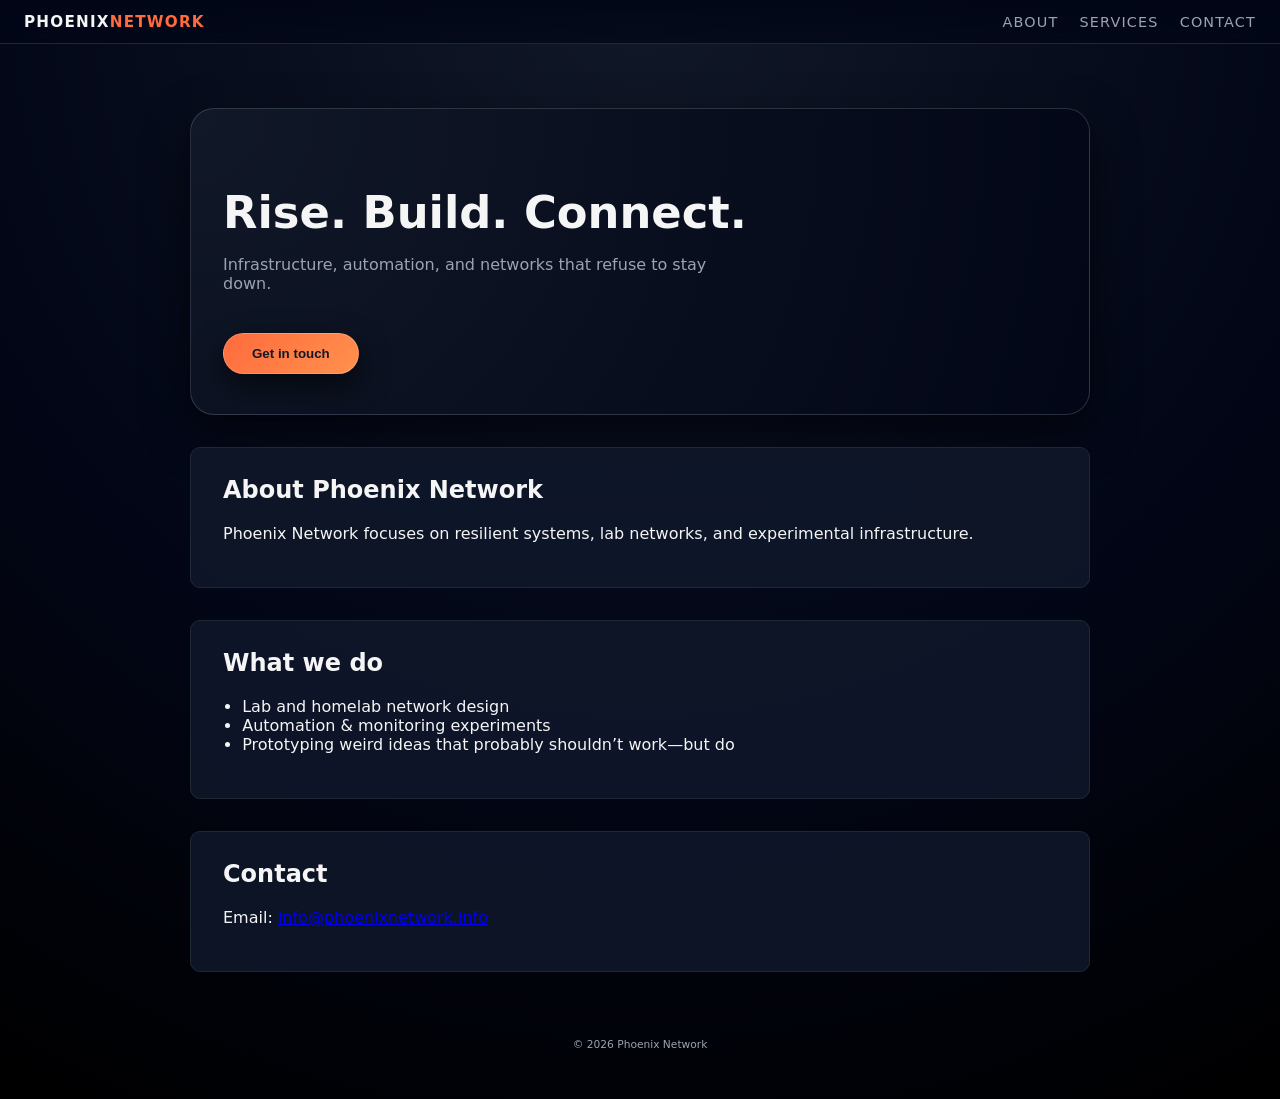
==== index.html @ 7d984bc8 "Initial Phoenix Network site" ====
<!DOCTYPE html>
<html lang="en">
<head>
  <meta charset="UTF-8" />
  <title>Phoenix Network</title>
  <meta name="viewport" content="width=device-width, initial-scale=1" />
  <link rel="stylesheet" href="style.css" />
</head>
<body>
  <header class="site-header">
    <div class="logo">Phoenix<span>Network</span></div>
    <nav class="nav">
      <a href="#about">About</a>
      <a href="#services">Services</a>
      <a href="#contact">Contact</a>
    </nav>
  </header>

  <main>
    <section class="hero">
      <h1>Rise. Build. Connect.</h1>
      <p>Infrastructure, automation, and networks that refuse to stay down.</p>
      <button id="cta-btn">Get in touch</button>
    </section>

    <section id="about" class="panel">
      <h2>About Phoenix Network</h2>
      <p>
        Phoenix Network focuses on resilient systems, lab networks, and experimental infrastructure.
      </p>
    </section>

    <section id="services" class="panel">
      <h2>What we do</h2>
      <ul>
        <li>Lab and homelab network design</li>
        <li>Automation & monitoring experiments</li>
        <li>Prototyping weird ideas that probably shouldn’t work—but do</li>
      </ul>
    </section>

    <section id="contact" class="panel">
      <h2>Contact</h2>
      <p>Email: <a href="mailto:info@phoenixnetwork.info">info@phoenixnetwork.info</a></p>
    </section>
  </main>

  <footer class="site-footer">
    <small>© <span id="year"></span> Phoenix Network</small>
  </footer>

  <script src="script.js"></script>
</body>
</html>
---- style.css ----
:root {
  --bg: #05060a;
  --bg-alt: #0c0f18;
  --accent: #ff6b3d;
  --accent-soft: #ffb199;
  --text: #f5f5f5;
  --muted: #9ca3af;
  --border: #1f2933;
  --radius: 10px;
  --shadow-soft: 0 18px 45px rgba(0, 0, 0, 0.6);
  --font-main: system-ui, -apple-system, BlinkMacSystemFont, "Segoe UI", sans-serif;
}

*,
*::before,
*::after {
  box-sizing: border-box;
}

body {
  margin: 0;
  font-family: var(--font-main);
  background: radial-gradient(circle at top, #111827 0, #020617 55%, #000 100%);
  color: var(--text);
  min-height: 100vh;
}

.site-header {
  position: sticky;
  top: 0;
  z-index: 10;
  display: flex;
  align-items: center;
  justify-content: space-between;
  padding: 0.75rem 1.5rem;
  background: linear-gradient(to bottom, rgba(2, 6, 23, 0.95), rgba(2, 6, 23, 0.7));
  backdrop-filter: blur(16px);
  border-bottom: 1px solid rgba(148, 163, 184, 0.2);
}

.logo {
  font-weight: 700;
  letter-spacing: 0.08em;
  text-transform: uppercase;
  font-size: 0.95rem;
}

.logo span {
  color: var(--accent);
}

.nav a {
  margin-left: 1rem;
  text-decoration: none;
  color: var(--muted);
  font-size: 0.9rem;
  text-transform: uppercase;
  letter-spacing: 0.08em;
}

.nav a:hover {
  color: var(--accent-soft);
}

.hero {
  max-width: 900px;
  margin: 4rem auto 2rem;
  padding: 2.5rem 2rem;
  background: radial-gradient(circle at top left, #111827, #020617);
  border-radius: 24px;
  box-shadow: var(--shadow-soft);
  border: 1px solid rgba(148, 163, 184, 0.25);
}

.hero h1 {
  font-size: 2.8rem;
  margin-bottom: 0.5rem;
}

.hero p {
  color: var(--muted);
  max-width: 32rem;
}

#cta-btn {
  margin-top: 1.5rem;
  padding: 0.75rem 1.75rem;
  border-radius: 999px;
  border: 1px solid rgba(248, 250, 252, 0.2);
  background: linear-gradient(135deg, var(--accent), #ff914d);
  color: #111827;
  font-weight: 600;
  cursor: pointer;
  box-shadow: 0 12px 30px rgba(0, 0, 0, 0.6);
}

#cta-btn:hover {
  filter: brightness(1.05);
  transform: translateY(-1px);
}

.panel {
  max-width: 900px;
  margin: 2rem auto;
  padding: 1.75rem 2rem;
  background: rgba(15, 23, 42, 0.9);
  border-radius: var(--radius);
  border: 1px solid var(--border);
}

.panel h2 {
  margin-top: 0;
}

.panel ul {
  padding-left: 1.2rem;
}

.site-footer {
  text-align: center;
  padding: 2rem 1rem 3rem;
  color: var(--muted);
  font-size: 0.8rem;
}
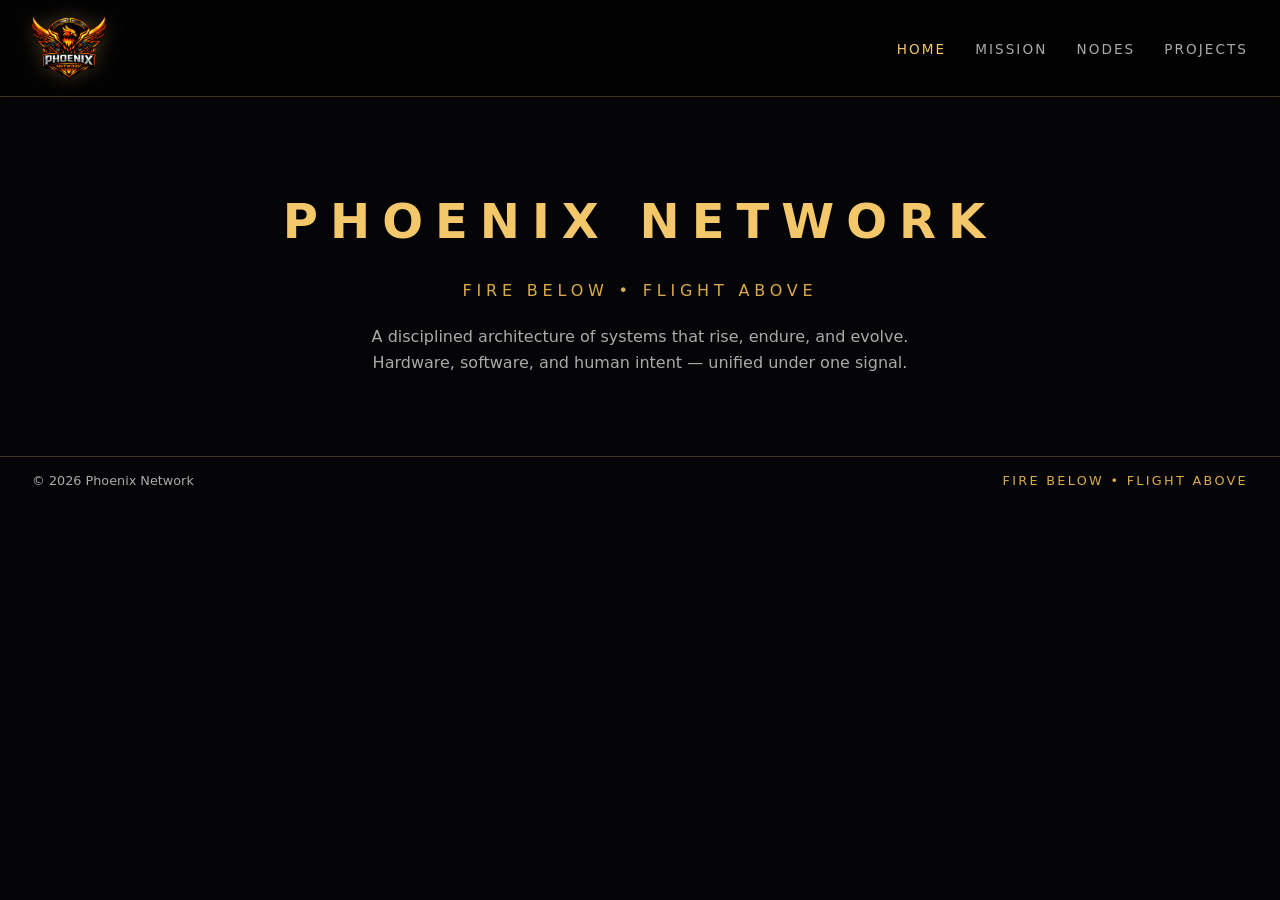
==== commit f6baa0ef: "Initial design" ====
--- a/index.html
+++ b/index.html
@@ -6,49 +6,35 @@
   <meta name="viewport" content="width=device-width, initial-scale=1" />
   <link rel="stylesheet" href="style.css" />
 </head>
+
 <body>
   <header class="site-header">
-    <div class="logo">Phoenix<span>Network</span></div>
-    <nav class="nav">
-      <a href="#about">About</a>
-      <a href="#services">Services</a>
-      <a href="#contact">Contact</a>
+    <img src="logo.png" alt="Phoenix Network Logo" class="header-logo" />
+    <nav>
+      <a href="index.html" class="active">Home</a>
+      <a href="mission.html">Mission</a>
+      <a href="nodes.html">Nodes</a>
+      <a href="projects.html">Projects</a>
     </nav>
   </header>
 
-  <main>
-    <section class="hero">
-      <h1>Rise. Build. Connect.</h1>
-      <p>Infrastructure, automation, and networks that refuse to stay down.</p>
-      <button id="cta-btn">Get in touch</button>
-    </section>
+  <main class="hero">
+    <h1 class="hero-title">PHOENIX NETWORK</h1>
+    <p class="hero-motto">FIRE BELOW • FLIGHT ABOVE</p>
 
-    <section id="about" class="panel">
-      <h2>About Phoenix Network</h2>
-      <p>
-        Phoenix Network focuses on resilient systems, lab networks, and experimental infrastructure.
-      </p>
-    </section>
-
-    <section id="services" class="panel">
-      <h2>What we do</h2>
-      <ul>
-        <li>Lab and homelab network design</li>
-        <li>Automation & monitoring experiments</li>
-        <li>Prototyping weird ideas that probably shouldn’t work—but do</li>
-      </ul>
-    </section>
-
-    <section id="contact" class="panel">
-      <h2>Contact</h2>
-      <p>Email: <a href="mailto:info@phoenixnetwork.info">info@phoenixnetwork.info</a></p>
-    </section>
+    <p class="hero-desc">
+      A disciplined architecture of systems that rise, endure, and evolve.
+      Hardware, software, and human intent — unified under one signal.
+    </p>
   </main>
 
   <footer class="site-footer">
-    <small>© <span id="year"></span> Phoenix Network</small>
+    <span>© <span id="year"></span> Phoenix Network</span>
+    <span class="footer-motto">FIRE BELOW • FLIGHT ABOVE</span>
   </footer>
 
-  <script src="script.js"></script>
+  <script>
+    document.getElementById("year").textContent = new Date().getFullYear();
+  </script>
 </body>
 </html>
--- a/style.css
+++ b/style.css
@@ -1,124 +1,179 @@
 :root {
-  --bg: #05060a;
-  --bg-alt: #0c0f18;
-  --accent: #ff6b3d;
-  --accent-soft: #ffb199;
-  --text: #f5f5f5;
-  --muted: #9ca3af;
-  --border: #1f2933;
-  --radius: 10px;
-  --shadow-soft: 0 18px 45px rgba(0, 0, 0, 0.6);
-  --font-main: system-ui, -apple-system, BlinkMacSystemFont, "Segoe UI", sans-serif;
-}
-
-*,
-*::before,
-*::after {
-  box-sizing: border-box;
+  --bg: #050507;
+  --gold: #f4c76a;
+  --gold-soft: #d9aa4a;
+  --text: #f7f7f7;
+  --muted: #aaaaaa;
+  --border: rgba(244, 199, 106, 0.25);
 }
 
 body {
   margin: 0;
-  font-family: var(--font-main);
-  background: radial-gradient(circle at top, #111827 0, #020617 55%, #000 100%);
+  font-family: system-ui, -apple-system, "Segoe UI", sans-serif;
+  background: #050507;
   color: var(--text);
-  min-height: 100vh;
 }
 
+/* HEADER */
+
 .site-header {
-  position: sticky;
-  top: 0;
-  z-index: 10;
   display: flex;
   align-items: center;
   justify-content: space-between;
-  padding: 0.75rem 1.5rem;
-  background: linear-gradient(to bottom, rgba(2, 6, 23, 0.95), rgba(2, 6, 23, 0.7));
-  backdrop-filter: blur(16px);
-  border-bottom: 1px solid rgba(148, 163, 184, 0.2);
+  padding: 1rem 2rem;
+  border-bottom: 1px solid var(--border);
+  background: rgba(0, 0, 0, 0.6);
+  backdrop-filter: blur(6px);
 }
 
-.logo {
-  font-weight: 700;
-  letter-spacing: 0.08em;
-  text-transform: uppercase;
-  font-size: 0.95rem;
+.header-logo {
+  height: 64px;
+  width: auto;
+  filter: drop-shadow(0 0 10px rgba(244, 199, 106, 0.25));
 }
 
-.logo span {
-  color: var(--accent);
+nav a {
+  margin-left: 1.5rem;
+  color: var(--muted);
+  text-decoration: none;
+  text-transform: uppercase;
+  letter-spacing: 0.15em;
+  font-size: 0.85rem;
 }
 
-.nav a {
-  margin-left: 1rem;
-  text-decoration: none;
-  color: var(--muted);
-  font-size: 0.9rem;
-  text-transform: uppercase;
-  letter-spacing: 0.08em;
+nav a.active,
+nav a:hover {
+  color: var(--gold);
 }
 
-.nav a:hover {
-  color: var(--accent-soft);
+/* HERO */
+
+.hero {
+  text-align: center;
+  padding: 4rem 2rem;
 }
 
-.hero {
-  max-width: 900px;
-  margin: 4rem auto 2rem;
-  padding: 2.5rem 2rem;
-  background: radial-gradient(circle at top left, #111827, #020617);
-  border-radius: 24px;
-  box-shadow: var(--shadow-soft);
-  border: 1px solid rgba(148, 163, 184, 0.25);
+.hero-title {
+  font-size: 3rem;
+  letter-spacing: 0.25em;
+  color: var(--gold);
 }
 
-.hero h1 {
-  font-size: 2.8rem;
-  margin-bottom: 0.5rem;
+.hero-motto {
+  margin-top: 0.5rem;
+  font-size: 1rem;
+  letter-spacing: 0.3em;
+  color: var(--gold-soft);
 }
 
-.hero p {
+.hero-desc {
+  margin-top: 1.5rem;
+  max-width: 600px;
+  margin-left: auto;
+  margin-right: auto;
   color: var(--muted);
-  max-width: 32rem;
+  line-height: 1.6;
 }
 
-#cta-btn {
-  margin-top: 1.5rem;
-  padding: 0.75rem 1.75rem;
-  border-radius: 999px;
-  border: 1px solid rgba(248, 250, 252, 0.2);
-  background: linear-gradient(135deg, var(--accent), #ff914d);
-  color: #111827;
-  font-weight: 600;
-  cursor: pointer;
-  box-shadow: 0 12px 30px rgba(0, 0, 0, 0.6);
+/* PAGE WRAPPER */
+
+.page-wrapper {
+  padding: 3rem 1.5rem;
+  display: flex;
+  justify-content: center;
 }
 
-#cta-btn:hover {
-  filter: brightness(1.05);
-  transform: translateY(-1px);
+/* PLAQUE */
+
+.plaque {
+  max-width: 900px;
+  background: #0b0c10;
+  border: 1px solid var(--border);
+  padding: 2.5rem;
+  border-radius: 16px;
+  box-shadow: 0 0 40px rgba(244, 199, 106, 0.08);
 }
 
-.panel {
-  max-width: 900px;
-  margin: 2rem auto;
-  padding: 1.75rem 2rem;
-  background: rgba(15, 23, 42, 0.9);
-  border-radius: var(--radius);
-  border: 1px solid var(--border);
+.plaque-header {
+  text-align: center;
+  margin-bottom: 2rem;
 }
 
-.panel h2 {
-  margin-top: 0;
+.mission-logo {
+  width: 160px;
+  height: auto;
+  margin-bottom: 1rem;
+  filter: drop-shadow(0 0 12px rgba(244, 199, 106, 0.25));
 }
 
-.panel ul {
-  padding-left: 1.2rem;
+.plaque-title {
+  font-size: 1.3rem;
+  letter-spacing: 0.25em;
+  color: var(--gold);
+  text-transform: uppercase;
 }
 
+.plaque-motto {
+  margin-top: 0.25rem;
+  font-size: 0.85rem;
+  letter-spacing: 0.28em;
+  color: var(--gold-soft);
+}
+
+.plaque-body {
+  line-height: 1.7;
+  color: var(--text);
+}
+
+.lead {
+  font-size: 1.05rem;
+  margin-bottom: 1.5rem;
+}
+
+.principles {
+  margin: 1.5rem 0;
+  border-left: 1px solid var(--border);
+  padding-left: 1rem;
+}
+
+.principle {
+  margin-bottom: 1rem;
+}
+
+.principle-title {
+  font-size: 0.9rem;
+  letter-spacing: 0.18em;
+  text-transform: uppercase;
+  color: var(--gold-soft);
+}
+
+.principle-text {
+  font-size: 0.9rem;
+  color: var(--muted);
+}
+
+.plaque-footer {
+  margin-top: 2rem;
+  text-align: center;
+  font-size: 0.8rem;
+  letter-spacing: 0.22em;
+  color: var(--gold-soft);
+  border-top: 1px solid var(--border);
+  padding-top: 1rem;
+}
+
+/* FOOTER */
+
 .site-footer {
-  text-align: center;
-  padding: 2rem 1rem 3rem;
+  padding: 1rem 2rem;
+  border-top: 1px solid var(--border);
+  display: flex;
+  justify-content: space-between;
   color: var(--muted);
   font-size: 0.8rem;
 }
+
+.footer-motto {
+  color: var(--gold-soft);
+  letter-spacing: 0.18em;
+}
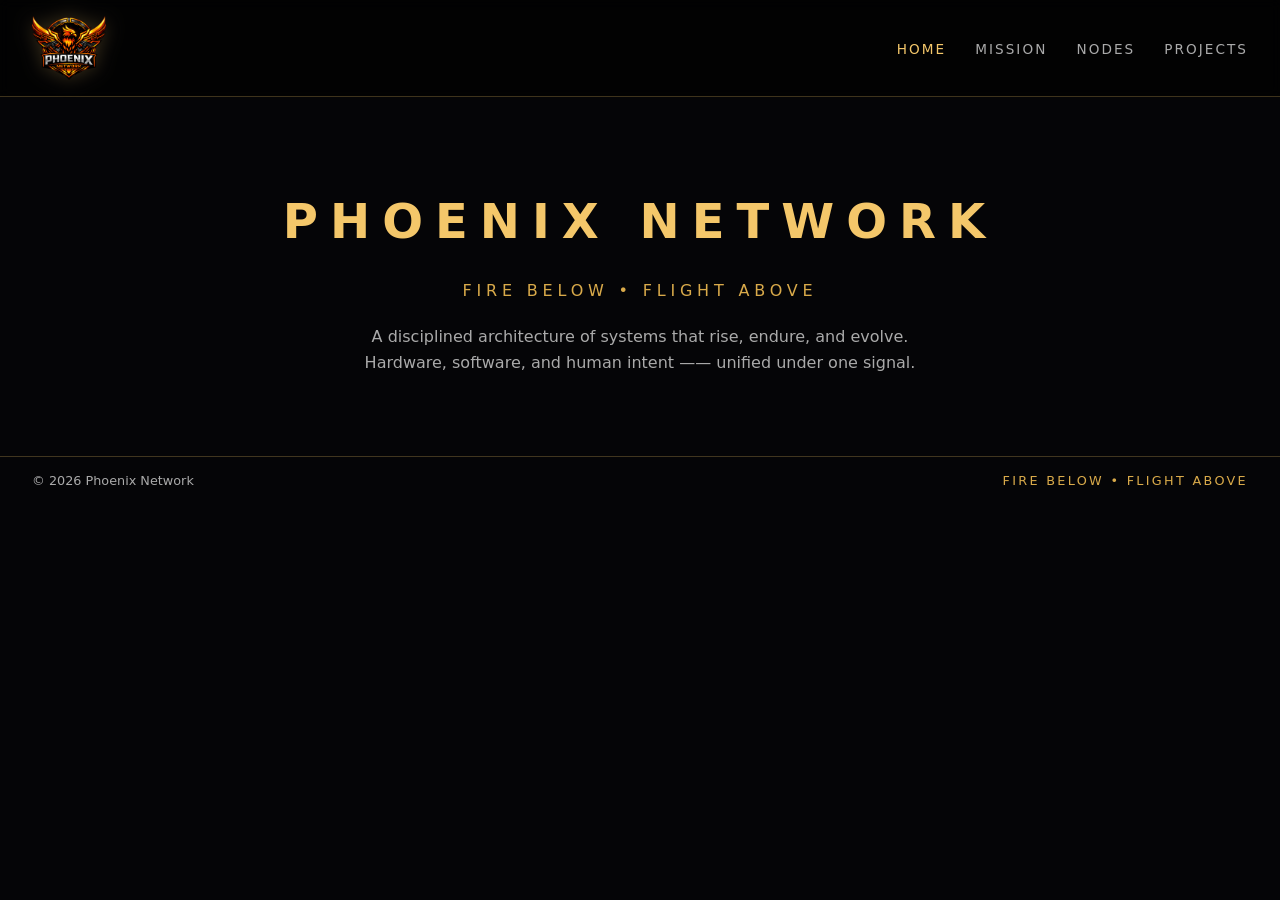
==== commit ebddcbb9: "check" ====
--- a/index.html
+++ b/index.html
@@ -24,7 +24,7 @@
 
     <p class="hero-desc">
       A disciplined architecture of systems that rise, endure, and evolve.
-      Hardware, software, and human intent — unified under one signal.
+      Hardware, software, and human intent —— unified under one signal.
     </p>
   </main>
 
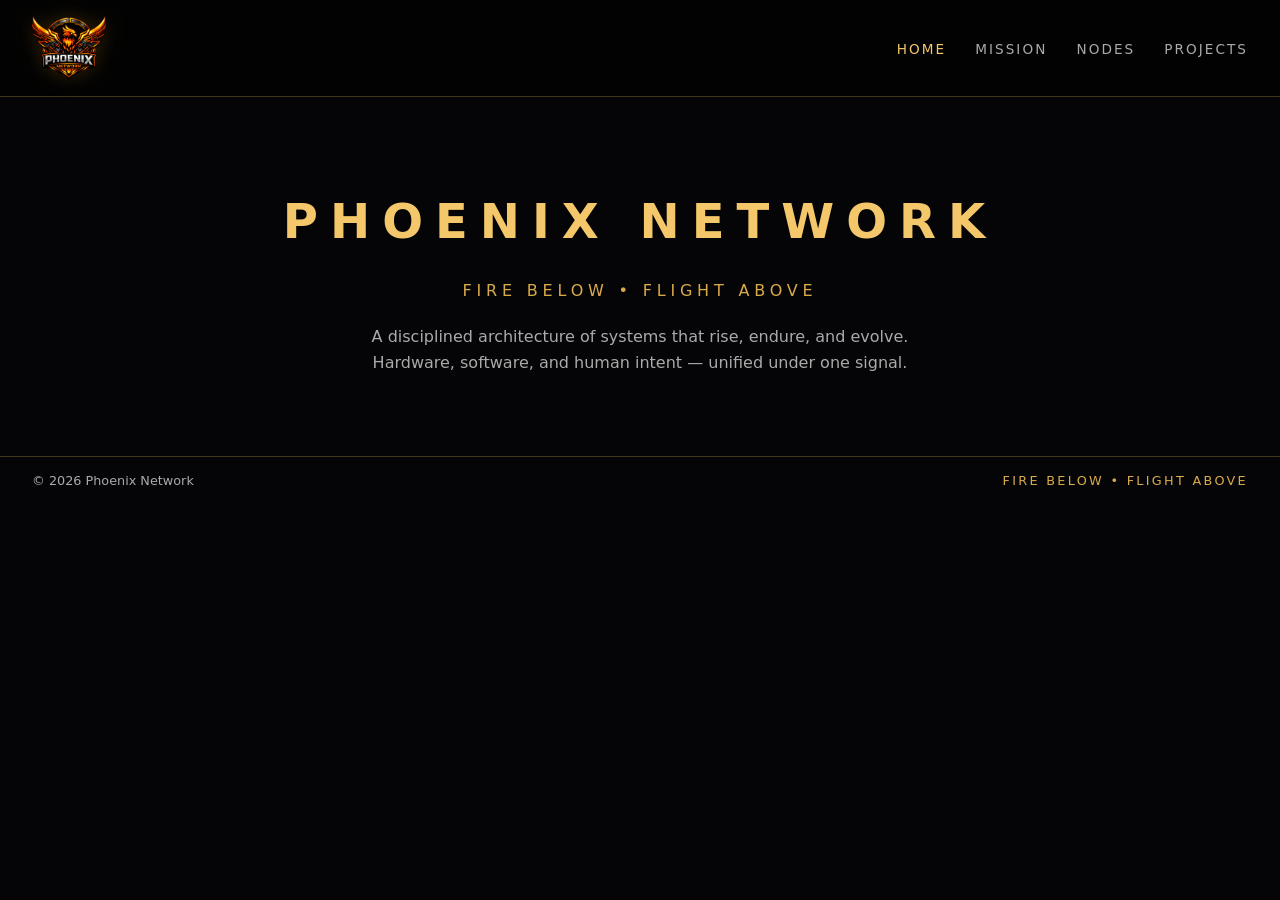
==== commit 5ef6dbab: "moving to nodes section" ====
--- a/index.html
+++ b/index.html
@@ -5,6 +5,8 @@
   <title>Phoenix Network</title>
   <meta name="viewport" content="width=device-width, initial-scale=1" />
   <link rel="stylesheet" href="style.css" />
+  <link rel="icon" href="favicon.ico">
+
 </head>
 
 <body>
@@ -24,7 +26,7 @@
 
     <p class="hero-desc">
       A disciplined architecture of systems that rise, endure, and evolve.
-      Hardware, software, and human intent —— unified under one signal.
+      Hardware, software, and human intent — unified under one signal.
     </p>
   </main>
 
--- a/style.css
+++ b/style.css
@@ -29,7 +29,7 @@
 .header-logo {
   height: 64px;
   width: auto;
-  filter: drop-shadow(0 0 10px rgba(244, 199, 106, 0.25));
+  filter: drop-shadow(0 0 10px rgba(196, 135, 14, 0.25));
 }
 
 nav a {
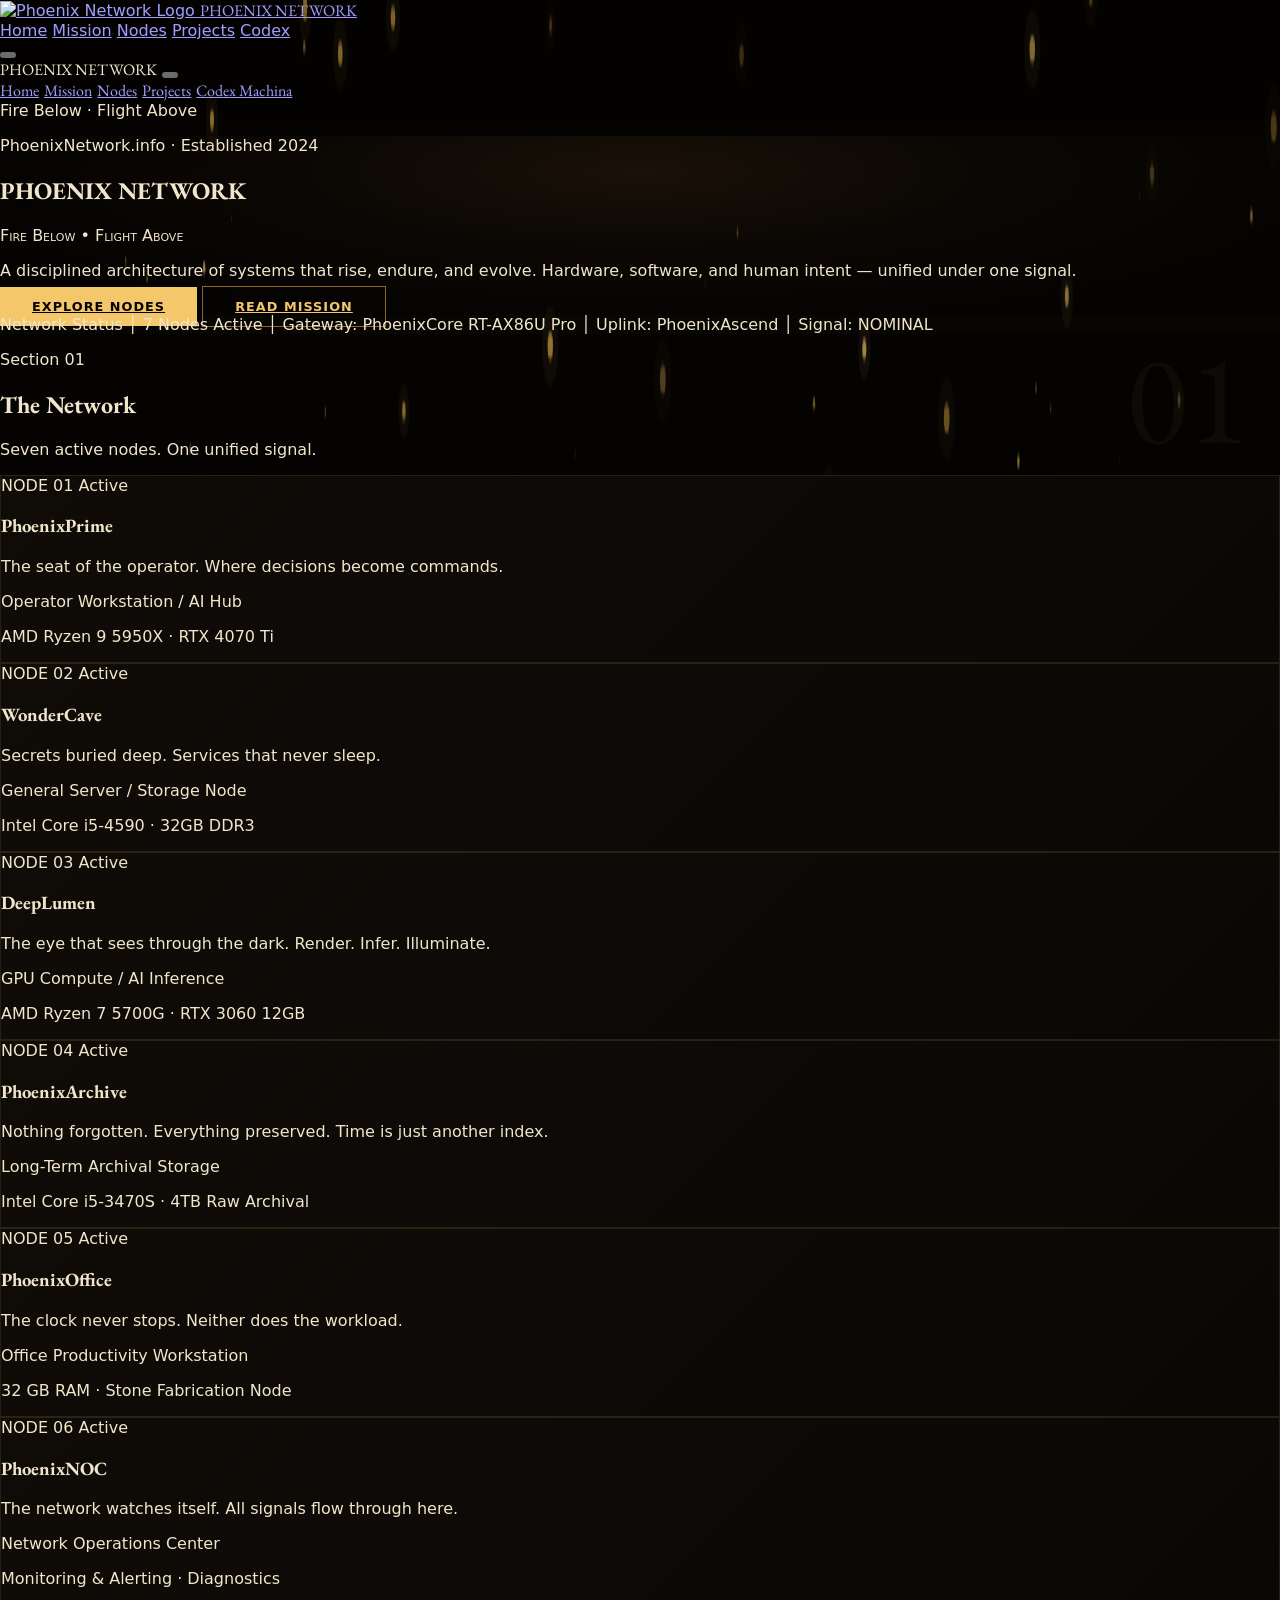
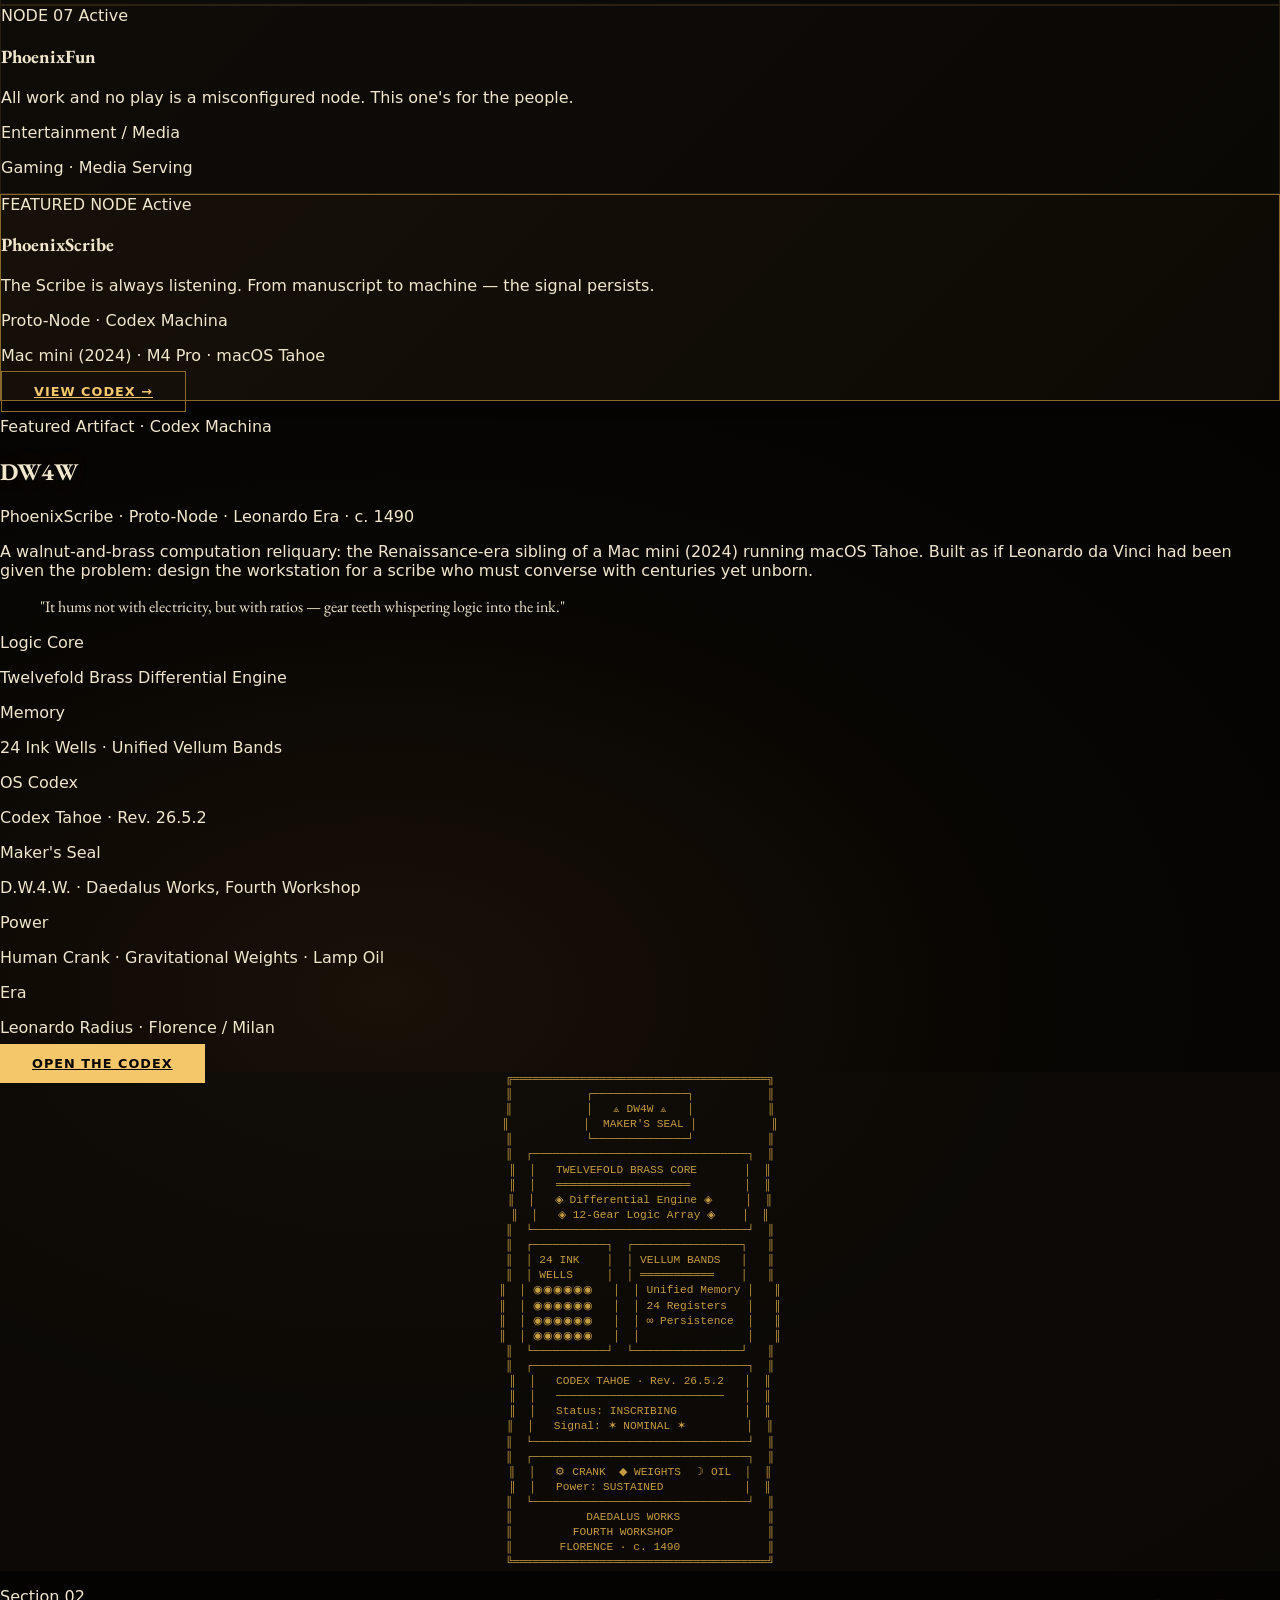
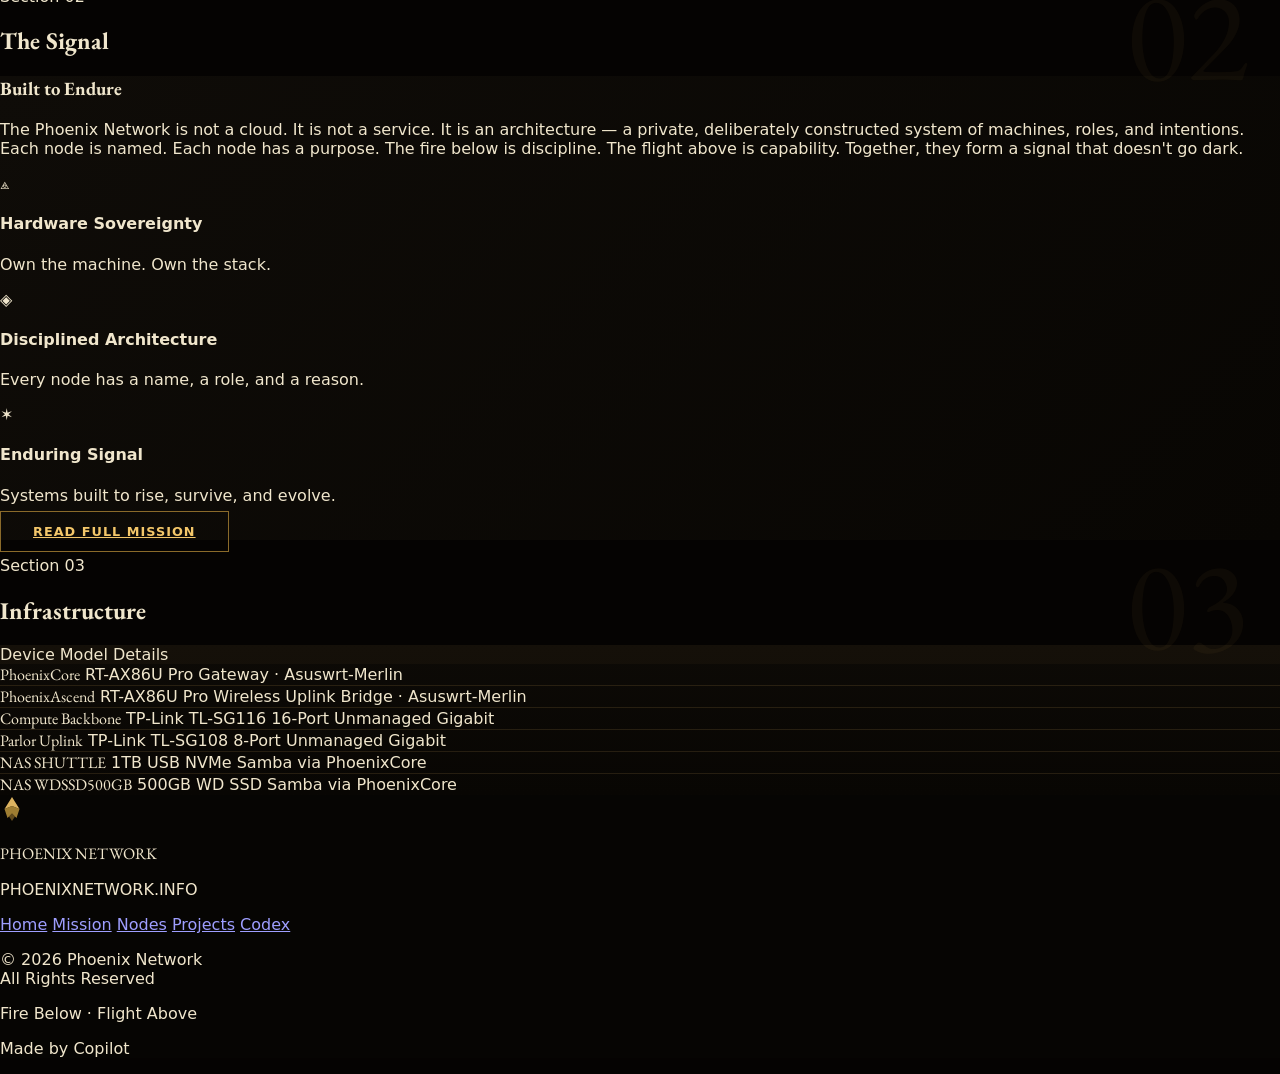
==== commit 68ca2404: "redesign" ====
--- a/index.html
+++ b/index.html
@@ -2,41 +2,833 @@
 <html lang="en">
 <head>
   <meta charset="UTF-8" />
-  <title>Phoenix Network</title>
-  <meta name="viewport" content="width=device-width, initial-scale=1" />
-  <link rel="stylesheet" href="style.css" />
-  <link rel="icon" href="favicon.ico">
-
+  <meta name="viewport" content="width=device-width, initial-scale=1.0" />
+  <meta name="color-scheme" content="dark" />
+  <title>PhoenixNetwork.info Homepage</title>
+  <script src="https://cdn.tailwindcss.com"></script>
+  <script src="https://unpkg.com/lucide@latest" defer></script>
+  <link rel="preconnect" href="https://fonts.googleapis.com">
+  <link rel="preconnect" href="https://fonts.gstatic.com" crossorigin>
+  <link href="https://fonts.googleapis.com/css2?family=EB+Garamond:ital,wght@0,400;0,500;0,600;0,700;1,400;1,500&display=swap" rel="stylesheet">
+  <script>
+    tailwind.config = {
+      theme: {
+        extend: {
+          colors: {
+            bg: '#050302',
+            'bg-mid': '#0f0c08',
+            'bg-warm': '#1a1108',
+            gold: '#F4C76A',
+            'gold-soft': '#c49b3f',
+            'gold-dim': '#8a6a2a',
+            text: '#f0e6cc',
+            muted: '#a89070',
+            border: 'rgba(244,199,106,0.12)',
+            green: '#3eca6e',
+          },
+          fontFamily: {
+            display: ['"EB Garamond"', 'Georgia', 'serif'],
+            body: ['system-ui', '-apple-system', 'sans-serif'],
+            mono: ['ui-monospace', 'SFMono-Regular', 'monospace'],
+          },
+        },
+      },
+    };
+  </script>
+  <style>
+    :root {
+      --bg: #050302;
+      --bg-mid: #0f0c08;
+      --bg-warm: #1a1108;
+      --gold: #F4C76A;
+      --gold-soft: #c49b3f;
+      --gold-dim: #8a6a2a;
+      --text: #f0e6cc;
+      --muted: #a89070;
+      --border: rgba(244,199,106,0.12);
+      --green: #3eca6e;
+    }
+
+    html { scroll-behavior: smooth; }
+
+    body {
+      background: var(--bg);
+      color: var(--text);
+      font-family: system-ui, -apple-system, sans-serif;
+      margin: 0;
+      overflow-x: hidden;
+    }
+
+    .font-display {
+      font-family: 'EB Garamond', Georgia, serif;
+    }
+
+    /* Pulsing green dot */
+    @keyframes pulse-dot {
+      0%, 100% { transform: scale(1); opacity: 1; }
+      50% { transform: scale(1.6); opacity: 0.5; }
+    }
+    .pulse-dot {
+      animation: pulse-dot 2s ease-in-out infinite;
+    }
+
+    /* Gold glow on hover */
+    .node-card {
+      transition: transform 0.3s ease, box-shadow 0.3s ease, border-color 0.3s ease;
+      border: 1px solid var(--border);
+    }
+    .node-card:hover {
+      transform: translateY(-4px);
+      box-shadow: 0 8px 32px rgba(244,199,106,0.15), 0 0 0 1px rgba(244,199,106,0.25);
+      border-color: var(--gold-dim);
+    }
+
+    /* Fade-in on scroll */
+    .fade-in-section {
+      opacity: 0;
+      transform: translateY(28px);
+      transition: opacity 0.7s ease-out, transform 0.7s ease-out;
+    }
+    .fade-in-section.is-visible {
+      opacity: 1;
+      transform: translateY(0);
+    }
+
+    /* Scanline texture */
+    .scanline-bg {
+      background-image: repeating-linear-gradient(
+        0deg,
+        transparent,
+        transparent 2px,
+        rgba(244,199,106,0.02) 2px,
+        rgba(244,199,106,0.02) 4px
+      );
+    }
+
+    /* Chevron bounce */
+    @keyframes bounce-down {
+      0%, 100% { transform: translateY(0); }
+      50% { transform: translateY(8px); }
+    }
+    .bounce-chevron {
+      animation: bounce-down 2.5s ease-in-out infinite;
+    }
+
+    /* Sticky header */
+    #site-header-hdr0 {
+      backdrop-filter: blur(12px);
+      -webkit-backdrop-filter: blur(12px);
+    }
+
+    /* Section watermark */
+    .section-number {
+      font-size: 8rem;
+      line-height: 1;
+      color: rgba(244,199,106,0.04);
+      font-family: 'EB Garamond', Georgia, serif;
+      position: absolute;
+      top: -1rem;
+      right: 2rem;
+      pointer-events: none;
+      user-select: none;
+    }
+
+    @media (max-width: 767px) {
+      .section-number {
+        font-size: 5rem;
+        right: 1rem;
+      }
+    }
+
+    /* CTA buttons */
+    .btn-gold {
+      background: var(--gold);
+      color: var(--bg);
+      font-weight: 600;
+      padding: 0.75rem 2rem;
+      letter-spacing: 0.08em;
+      text-transform: uppercase;
+      font-size: 0.8rem;
+      border: none;
+      cursor: pointer;
+      transition: background 0.3s, box-shadow 0.3s;
+    }
+    .btn-gold:hover {
+      background: var(--gold-soft);
+      box-shadow: 0 0 24px rgba(244,199,106,0.3);
+    }
+    .btn-ghost {
+      background: transparent;
+      color: var(--gold);
+      font-weight: 600;
+      padding: 0.75rem 2rem;
+      letter-spacing: 0.08em;
+      text-transform: uppercase;
+      font-size: 0.8rem;
+      border: 1px solid var(--gold-dim);
+      cursor: pointer;
+      transition: background 0.3s, border-color 0.3s, box-shadow 0.3s;
+    }
+    .btn-ghost:hover {
+      border-color: var(--gold);
+      background: rgba(244,199,106,0.06);
+      box-shadow: 0 0 16px rgba(244,199,106,0.15);
+    }
+
+    /* Hero canvas */
+    #ember-canvas-cnvs {
+      position: absolute;
+      inset: 0;
+      width: 100%;
+      height: 100%;
+      pointer-events: none;
+    }
+
+    /* Infra table */
+    .infra-row {
+      border-bottom: 1px solid var(--border);
+      transition: background 0.2s;
+    }
+    .infra-row:hover {
+      background: rgba(244,199,106,0.03);
+    }
+
+    /* Scrollbar */
+    ::-webkit-scrollbar { width: 6px; }
+    ::-webkit-scrollbar-track { background: var(--bg); }
+    ::-webkit-scrollbar-thumb { background: var(--gold-dim); border-radius: 3px; }
+
+    /* Reliquary art */
+    .reliquary-art {
+      font-family: ui-monospace, SFMono-Regular, monospace;
+      font-size: 0.7rem;
+      line-height: 1.35;
+      color: var(--gold-soft);
+      white-space: pre;
+      text-align: center;
+    }
+    @media (max-width: 640px) {
+      .reliquary-art {
+        font-size: 0.5rem;
+        line-height: 1.25;
+      }
+    }
+  </style>
 </head>
-
-<body>
-  <header class="site-header">
-    <img src="logo.png" alt="Phoenix Network Logo" class="header-logo" />
-    <nav>
-      <a href="index.html" class="active">Home</a>
-      <a href="mission.html">Mission</a>
-      <a href="nodes.html">Nodes</a>
-      <a href="projects.html">Projects</a>
-    </nav>
+<body data-id="0" class="bg-bg text-text">
+  <app-icon data-id="1" hidden data-icon="flame" data-palette="Yellow"></app-icon>
+
+  <!-- ═══════════════════════════════════════════ -->
+  <!-- STICKY HEADER / NAV                        -->
+  <!-- ═══════════════════════════════════════════ -->
+  <header data-id="2" id="site-header-hdr0" class="fixed top-0 left-0 right-0 z-50 border-b border-gold-dim/30" style="background: rgba(5,3,2,0.85);">
+    <div data-id="3" class="max-w-7xl mx-auto flex items-center justify-between px-4 md:px-8 h-16">
+      <!-- Logo -->
+      <a data-id="4" href="index.html" class="flex items-center gap-3 group" id="logo-link-lnk1">
+        <img data-id="5" src="https://raw.githubusercontent.com/daniel22782/phoenixnetwork.info/main/logo.png" alt="Phoenix Network Logo" width="36" height="36" class="transition-transform group-hover:scale-110" style="object-fit: contain;" />
+        <span data-id="6" class="font-display text-gold text-lg tracking-[0.2em] hidden sm:inline">PHOENIX NETWORK</span>
+      </a>
+      <!-- Desktop Nav -->
+      <nav data-id="7" id="desktop-nav-nav1" class="hidden md:flex items-center gap-6">
+        <a data-id="8" href="index.html" class="text-gold text-xs tracking-[0.15em] uppercase hover:text-gold-soft transition-colors font-semibold">Home</a>
+        <a data-id="9" href="mission.html" class="text-muted text-xs tracking-[0.15em] uppercase hover:text-gold transition-colors">Mission</a>
+        <a data-id="10" href="nodes.html" class="text-muted text-xs tracking-[0.15em] uppercase hover:text-gold transition-colors">Nodes</a>
+        <a data-id="11" href="projects.html" class="text-muted text-xs tracking-[0.15em] uppercase hover:text-gold transition-colors">Projects</a>
+        <a data-id="12" href="DW4W.html" class="text-muted text-xs tracking-[0.15em] uppercase hover:text-gold transition-colors border-l border-gold-dim/30 pl-6">Codex</a>
+      </nav>
+      <!-- Mobile hamburger -->
+      <button data-id="13" id="mobile-menu-btn-btn1" class="md:hidden p-2 text-gold" aria-label="Open menu">
+        <i data-id="14" data-lucide="menu" class="w-6 h-6"></i>
+      </button>
+    </div>
   </header>
 
-  <main class="hero">
-    <h1 class="hero-title">PHOENIX NETWORK</h1>
-    <p class="hero-motto">FIRE BELOW • FLIGHT ABOVE</p>
-
-    <p class="hero-desc">
-      A disciplined architecture of systems that rise, endure, and evolve.
-      Hardware, software, and human intent — unified under one signal.
-    </p>
+  <!-- Mobile Nav Overlay -->
+  <nav data-id="15" id="mobile-menu-nav2" class="hidden fixed inset-0 z-[60] flex flex-col" style="background: rgba(5,3,2,0.97);">
+    <div data-id="16" class="flex justify-between items-center px-4 h-16">
+      <span data-id="17" class="font-display text-gold text-lg tracking-[0.2em]">PHOENIX NETWORK</span>
+      <button data-id="18" id="mobile-menu-close-btn2" class="p-2 text-gold" aria-label="Close menu">
+        <i data-id="19" data-lucide="x" class="w-6 h-6"></i>
+      </button>
+    </div>
+    <div data-id="20" class="flex flex-col items-center justify-center flex-1 gap-8">
+      <a data-id="21" href="index.html" class="font-display text-gold text-2xl tracking-[0.2em] uppercase">Home</a>
+      <a data-id="22" href="mission.html" class="font-display text-muted text-2xl tracking-[0.2em] uppercase hover:text-gold transition-colors">Mission</a>
+      <a data-id="23" href="nodes.html" class="font-display text-muted text-2xl tracking-[0.2em] uppercase hover:text-gold transition-colors">Nodes</a>
+      <a data-id="24" href="projects.html" class="font-display text-muted text-2xl tracking-[0.2em] uppercase hover:text-gold transition-colors">Projects</a>
+      <a data-id="25" href="DW4W.html" class="font-display text-muted text-2xl tracking-[0.2em] uppercase hover:text-gold transition-colors">Codex Machina</a>
+    </div>
+    <div data-id="26" class="text-center pb-8 text-gold-dim text-xs tracking-[0.2em] uppercase">Fire Below · Flight Above</div>
+  </nav>
+
+  <main data-id="27">
+    <!-- ═══════════════════════════════════════════ -->
+    <!-- HERO SECTION                               -->
+    <!-- ═══════════════════════════════════════════ -->
+    <section data-id="28" id="hero-section-hero" class="relative min-h-screen flex items-center justify-center overflow-hidden" style="background: radial-gradient(ellipse at 50% 20%, #1a1108 0%, #0a0704 40%, #050302 80%);">
+      <canvas data-id="29" id="ember-canvas-cnvs"></canvas>
+      <div data-id="30" class="relative z-10 text-center px-4 max-w-3xl mx-auto">
+        <p data-id="31" class="text-gold-dim text-[0.65rem] tracking-[0.35em] uppercase mb-8 font-mono">PhoenixNetwork.info · Established 2024</p>
+        <h1 data-id="32" class="font-display">
+          <span data-id="33" class="block text-gold text-6xl sm:text-7xl md:text-8xl lg:text-9xl tracking-[0.2em] leading-none" style="text-shadow: 0 0 60px rgba(244,199,106,0.15);">PHOENIX</span>
+          <span data-id="34" class="block text-gold-soft text-3xl sm:text-4xl md:text-5xl lg:text-6xl tracking-[0.25em] mt-2 leading-none">NETWORK</span>
+        </h1>
+        <div data-id="35" class="w-32 h-px bg-gradient-to-r from-transparent via-gold-soft to-transparent mx-auto my-8"></div>
+        <p data-id="36" class="text-gold text-xs sm:text-sm tracking-[0.3em] uppercase font-semibold" style="font-variant: small-caps;">Fire Below • Flight Above</p>
+        <p data-id="37" class="text-muted text-sm sm:text-base mt-6 max-w-xl mx-auto leading-relaxed font-body">A disciplined architecture of systems that rise, endure, and evolve. Hardware, software, and human intent — unified under one signal.</p>
+        <div data-id="38" class="flex flex-col sm:flex-row items-center justify-center gap-4 mt-10">
+          <a data-id="39" href="nodes.html" class="btn-gold inline-block">Explore Nodes</a>
+          <a data-id="40" href="mission.html" class="btn-ghost inline-block">Read Mission</a>
+        </div>
+      </div>
+      <!-- Scroll chevron -->
+      <div data-id="41" class="absolute bottom-8 left-1/2 -translate-x-1/2 bounce-chevron text-gold-dim">
+        <i data-id="42" data-lucide="chevron-down" class="w-6 h-6"></i>
+      </div>
+    </section>
+
+    <!-- ═══════════════════════════════════════════ -->
+    <!-- NETWORK STATUS BAR                         -->
+    <!-- ═══════════════════════════════════════════ -->
+    <section data-id="43" id="status-bar-stat" class="scanline-bg border-y border-gold-dim/20" style="background: #080603;">
+      <div data-id="44" class="max-w-7xl mx-auto px-4 md:px-8 py-3 flex flex-wrap items-center gap-x-6 gap-y-2 font-mono text-[0.7rem] tracking-wider text-gold-dim">
+        <span data-id="45" class="uppercase font-bold text-gold-soft">Network Status</span>
+        <span data-id="46" class="hidden sm:inline text-gold-dim/30">│</span>
+        <span data-id="47" class="flex items-center gap-2">
+          <span data-id="48" class="w-2 h-2 rounded-full bg-green pulse-dot inline-block"></span>
+          <span data-id="49" class="text-green">7 Nodes Active</span>
+        </span>
+        <span data-id="50" class="hidden sm:inline text-gold-dim/30">│</span>
+        <span data-id="51" class="hidden md:inline">Gateway: <span data-id="52" class="text-muted">PhoenixCore RT-AX86U Pro</span></span>
+        <span data-id="53" class="hidden lg:inline text-gold-dim/30">│</span>
+        <span data-id="54" class="hidden lg:inline">Uplink: <span data-id="55" class="text-muted">PhoenixAscend</span></span>
+        <span data-id="56" class="hidden lg:inline text-gold-dim/30">│</span>
+        <span data-id="57" class="hidden lg:inline">Signal: <span data-id="58" class="text-green">NOMINAL</span></span>
+      </div>
+    </section>
+
+    <!-- ═══════════════════════════════════════════ -->
+    <!-- NODE GRID — "THE NETWORK"                  -->
+    <!-- ═══════════════════════════════════════════ -->
+    <section data-id="59" id="network-section-net1" class="relative py-20 md:py-28 px-4 md:px-8 max-w-7xl mx-auto fade-in-section">
+      <div data-id="60" class="section-number">01</div>
+      <div data-id="61" class="mb-12 md:mb-16">
+        <p data-id="62" class="text-gold-dim text-xs tracking-[0.3em] uppercase font-mono mb-2">Section 01</p>
+        <h2 data-id="63" class="font-display text-gold text-3xl md:text-5xl tracking-wide">The Network</h2>
+        <p data-id="64" class="text-muted mt-3 text-sm md:text-base">Seven active nodes. One unified signal.</p>
+      </div>
+
+      <div data-id="65" class="grid grid-cols-1 md:grid-cols-2 lg:grid-cols-3 gap-5 md:gap-6">
+        <!-- Node 01: PhoenixPrime -->
+        <div data-id="66" class="node-card rounded-lg p-5 md:p-6" style="background: linear-gradient(135deg, #0f0c08, #0a0805);">
+          <div data-id="67" class="flex items-center justify-between mb-3">
+            <span data-id="68" class="font-mono text-gold-dim text-[0.65rem] tracking-[0.2em]">NODE 01</span>
+            <span data-id="69" class="flex items-center gap-1.5 text-[0.65rem]">
+              <span data-id="70" class="w-1.5 h-1.5 rounded-full bg-green pulse-dot inline-block"></span>
+              <span data-id="71" class="text-green tracking-wider uppercase">Active</span>
+            </span>
+          </div>
+          <h3 data-id="72" class="font-display text-gold text-xl mb-1">PhoenixPrime</h3>
+          <p data-id="73" class="text-muted text-xs italic mb-3">The seat of the operator. Where decisions become commands.</p>
+          <span data-id="74" class="inline-block text-[0.6rem] tracking-wider uppercase px-2 py-1 rounded border border-gold-dim/40 text-gold-dim mb-3">Operator Workstation / AI Hub</span>
+          <p data-id="75" class="font-mono text-gold-dim text-[0.65rem]">AMD Ryzen 9 5950X · RTX 4070 Ti</p>
+        </div>
+
+        <!-- Node 02: WonderCave -->
+        <div data-id="76" class="node-card rounded-lg p-5 md:p-6" style="background: linear-gradient(135deg, #0f0c08, #0a0805);">
+          <div data-id="77" class="flex items-center justify-between mb-3">
+            <span data-id="78" class="font-mono text-gold-dim text-[0.65rem] tracking-[0.2em]">NODE 02</span>
+            <span data-id="79" class="flex items-center gap-1.5 text-[0.65rem]">
+              <span data-id="80" class="w-1.5 h-1.5 rounded-full bg-green pulse-dot inline-block"></span>
+              <span data-id="81" class="text-green tracking-wider uppercase">Active</span>
+            </span>
+          </div>
+          <h3 data-id="82" class="font-display text-gold text-xl mb-1">WonderCave</h3>
+          <p data-id="83" class="text-muted text-xs italic mb-3">Secrets buried deep. Services that never sleep.</p>
+          <span data-id="84" class="inline-block text-[0.6rem] tracking-wider uppercase px-2 py-1 rounded border border-gold-dim/40 text-gold-dim mb-3">General Server / Storage Node</span>
+          <p data-id="85" class="font-mono text-gold-dim text-[0.65rem]">Intel Core i5-4590 · 32GB DDR3</p>
+        </div>
+
+        <!-- Node 03: DeepLumen -->
+        <div data-id="86" class="node-card rounded-lg p-5 md:p-6" style="background: linear-gradient(135deg, #0f0c08, #0a0805);">
+          <div data-id="87" class="flex items-center justify-between mb-3">
+            <span data-id="88" class="font-mono text-gold-dim text-[0.65rem] tracking-[0.2em]">NODE 03</span>
+            <span data-id="89" class="flex items-center gap-1.5 text-[0.65rem]">
+              <span data-id="90" class="w-1.5 h-1.5 rounded-full bg-green pulse-dot inline-block"></span>
+              <span data-id="91" class="text-green tracking-wider uppercase">Active</span>
+            </span>
+          </div>
+          <h3 data-id="92" class="font-display text-gold text-xl mb-1">DeepLumen</h3>
+          <p data-id="93" class="text-muted text-xs italic mb-3">The eye that sees through the dark. Render. Infer. Illuminate.</p>
+          <span data-id="94" class="inline-block text-[0.6rem] tracking-wider uppercase px-2 py-1 rounded border border-gold-dim/40 text-gold-dim mb-3">GPU Compute / AI Inference</span>
+          <p data-id="95" class="font-mono text-gold-dim text-[0.65rem]">AMD Ryzen 7 5700G · RTX 3060 12GB</p>
+        </div>
+
+        <!-- Node 04: PhoenixArchive -->
+        <div data-id="96" class="node-card rounded-lg p-5 md:p-6" style="background: linear-gradient(135deg, #0f0c08, #0a0805);">
+          <div data-id="97" class="flex items-center justify-between mb-3">
+            <span data-id="98" class="font-mono text-gold-dim text-[0.65rem] tracking-[0.2em]">NODE 04</span>
+            <span data-id="99" class="flex items-center gap-1.5 text-[0.65rem]">
+              <span data-id="100" class="w-1.5 h-1.5 rounded-full bg-green pulse-dot inline-block"></span>
+              <span data-id="101" class="text-green tracking-wider uppercase">Active</span>
+            </span>
+          </div>
+          <h3 data-id="102" class="font-display text-gold text-xl mb-1">PhoenixArchive</h3>
+          <p data-id="103" class="text-muted text-xs italic mb-3">Nothing forgotten. Everything preserved. Time is just another index.</p>
+          <span data-id="104" class="inline-block text-[0.6rem] tracking-wider uppercase px-2 py-1 rounded border border-gold-dim/40 text-gold-dim mb-3">Long-Term Archival Storage</span>
+          <p data-id="105" class="font-mono text-gold-dim text-[0.65rem]">Intel Core i5-3470S · 4TB Raw Archival</p>
+        </div>
+
+        <!-- Node 05: PhoenixOffice -->
+        <div data-id="106" class="node-card rounded-lg p-5 md:p-6" style="background: linear-gradient(135deg, #0f0c08, #0a0805);">
+          <div data-id="107" class="flex items-center justify-between mb-3">
+            <span data-id="108" class="font-mono text-gold-dim text-[0.65rem] tracking-[0.2em]">NODE 05</span>
+            <span data-id="109" class="flex items-center gap-1.5 text-[0.65rem]">
+              <span data-id="110" class="w-1.5 h-1.5 rounded-full bg-green pulse-dot inline-block"></span>
+              <span data-id="111" class="text-green tracking-wider uppercase">Active</span>
+            </span>
+          </div>
+          <h3 data-id="112" class="font-display text-gold text-xl mb-1">PhoenixOffice</h3>
+          <p data-id="113" class="text-muted text-xs italic mb-3">The clock never stops. Neither does the workload.</p>
+          <span data-id="114" class="inline-block text-[0.6rem] tracking-wider uppercase px-2 py-1 rounded border border-gold-dim/40 text-gold-dim mb-3">Office Productivity Workstation</span>
+          <p data-id="115" class="font-mono text-gold-dim text-[0.65rem]">32 GB RAM · Stone Fabrication Node</p>
+        </div>
+
+        <!-- Node 06: PhoenixNOC -->
+        <div data-id="116" class="node-card rounded-lg p-5 md:p-6" style="background: linear-gradient(135deg, #0f0c08, #0a0805);">
+          <div data-id="117" class="flex items-center justify-between mb-3">
+            <span data-id="118" class="font-mono text-gold-dim text-[0.65rem] tracking-[0.2em]">NODE 06</span>
+            <span data-id="119" class="flex items-center gap-1.5 text-[0.65rem]">
+              <span data-id="120" class="w-1.5 h-1.5 rounded-full bg-green pulse-dot inline-block"></span>
+              <span data-id="121" class="text-green tracking-wider uppercase">Active</span>
+            </span>
+          </div>
+          <h3 data-id="122" class="font-display text-gold text-xl mb-1">PhoenixNOC</h3>
+          <p data-id="123" class="text-muted text-xs italic mb-3">The network watches itself. All signals flow through here.</p>
+          <span data-id="124" class="inline-block text-[0.6rem] tracking-wider uppercase px-2 py-1 rounded border border-gold-dim/40 text-gold-dim mb-3">Network Operations Center</span>
+          <p data-id="125" class="font-mono text-gold-dim text-[0.65rem]">Monitoring & Alerting · Diagnostics</p>
+        </div>
+
+        <!-- Node 07: PhoenixFun -->
+        <div data-id="126" class="node-card rounded-lg p-5 md:p-6" style="background: linear-gradient(135deg, #0f0c08, #0a0805);">
+          <div data-id="127" class="flex items-center justify-between mb-3">
+            <span data-id="128" class="font-mono text-gold-dim text-[0.65rem] tracking-[0.2em]">NODE 07</span>
+            <span data-id="129" class="flex items-center gap-1.5 text-[0.65rem]">
+              <span data-id="130" class="w-1.5 h-1.5 rounded-full bg-green pulse-dot inline-block"></span>
+              <span data-id="131" class="text-green tracking-wider uppercase">Active</span>
+            </span>
+          </div>
+          <h3 data-id="132" class="font-display text-gold text-xl mb-1">PhoenixFun</h3>
+          <p data-id="133" class="text-muted text-xs italic mb-3">All work and no play is a misconfigured node. This one's for the people.</p>
+          <span data-id="134" class="inline-block text-[0.6rem] tracking-wider uppercase px-2 py-1 rounded border border-gold-dim/40 text-gold-dim mb-3">Entertainment / Media</span>
+          <p data-id="135" class="font-mono text-gold-dim text-[0.65rem]">Gaming · Media Serving</p>
+        </div>
+      </div>
+
+      <!-- PhoenixScribe — Featured Card -->
+      <div data-id="136" class="mt-8 node-card rounded-lg p-6 md:p-8 relative overflow-hidden" style="background: linear-gradient(135deg, #161008, #0d0a05); border-color: var(--gold-dim);">
+        <div data-id="137" class="absolute top-0 right-0 w-64 h-64 rounded-full opacity-[0.04]" style="background: radial-gradient(circle, var(--gold) 0%, transparent 70%);"></div>
+        <div data-id="138" class="flex flex-col md:flex-row md:items-center md:justify-between gap-4">
+          <div data-id="139" class="flex-1">
+            <div data-id="140" class="flex items-center gap-3 mb-3">
+              <span data-id="141" class="font-mono text-gold text-[0.65rem] tracking-[0.2em]">FEATURED NODE</span>
+              <span data-id="142" class="flex items-center gap-1.5 text-[0.65rem]">
+                <span data-id="143" class="w-1.5 h-1.5 rounded-full bg-green pulse-dot inline-block"></span>
+                <span data-id="144" class="text-green tracking-wider uppercase">Active</span>
+              </span>
+            </div>
+            <h3 data-id="145" class="font-display text-gold text-2xl md:text-3xl mb-1">PhoenixScribe</h3>
+            <p data-id="146" class="text-muted text-sm italic mb-3">The Scribe is always listening. From manuscript to machine — the signal persists.</p>
+            <span data-id="147" class="inline-block text-[0.6rem] tracking-wider uppercase px-2 py-1 rounded border border-gold-dim/40 text-gold-dim mb-3">Proto-Node · Codex Machina</span>
+            <p data-id="148" class="font-mono text-gold-dim text-[0.65rem] mb-4">Mac mini (2024) · M4 Pro · macOS Tahoe</p>
+          </div>
+          <a data-id="149" href="DW4W.html" class="btn-ghost inline-flex items-center gap-2 self-start md:self-center whitespace-nowrap">
+            View Codex <span data-id="150" class="text-base">→</span>
+          </a>
+        </div>
+      </div>
+    </section>
+
+    <!-- ═══════════════════════════════════════════ -->
+    <!-- FEATURED: CODEX MACHINA DW4W               -->
+    <!-- ═══════════════════════════════════════════ -->
+    <section data-id="151" id="codex-section-cdx1" class="relative py-20 md:py-28 overflow-hidden fade-in-section" style="background: radial-gradient(ellipse at 30% 50%, #1a1108 0%, #080603 50%, #050302 100%);">
+      <div data-id="152" class="max-w-7xl mx-auto px-4 md:px-8">
+        <div data-id="153" class="flex flex-col lg:flex-row gap-10 lg:gap-16 items-start">
+          <!-- Left: Text content -->
+          <div data-id="154" class="flex-1 min-w-0">
+            <p data-id="155" class="font-mono text-gold-dim text-[0.65rem] tracking-[0.3em] uppercase mb-3">Featured Artifact · Codex Machina</p>
+            <h2 data-id="156" class="font-display text-gold text-5xl md:text-7xl tracking-wide mb-2" style="text-shadow: 0 0 40px rgba(244,199,106,0.1);">DW4W</h2>
+            <p data-id="157" class="text-muted text-sm mb-6">PhoenixScribe · Proto-Node · Leonardo Era · <span data-id="158" class="italic">c. 1490</span></p>
+            <p data-id="159" class="text-text/90 text-sm md:text-base leading-relaxed mb-6 max-w-xl">A walnut-and-brass computation reliquary: the Renaissance-era sibling of a Mac mini (2024) running macOS Tahoe. Built as if Leonardo da Vinci had been given the problem: design the workstation for a scribe who must converse with centuries yet unborn.</p>
+            <blockquote data-id="160" class="border-l-2 border-gold-dim pl-4 mb-8 max-w-lg">
+              <p data-id="161" class="text-muted italic text-sm leading-relaxed font-display">"It hums not with electricity, but with ratios — gear teeth whispering logic into the ink."</p>
+            </blockquote>
+
+            <!-- Specs grid -->
+            <div data-id="162" class="grid grid-cols-1 sm:grid-cols-2 gap-x-8 gap-y-4 mb-8 max-w-lg">
+              <div data-id="163">
+                <p data-id="164" class="font-mono text-gold-dim text-[0.6rem] tracking-[0.2em] uppercase mb-0.5">Logic Core</p>
+                <p data-id="165" class="text-text text-xs">Twelvefold Brass Differential Engine</p>
+              </div>
+              <div data-id="166">
+                <p data-id="167" class="font-mono text-gold-dim text-[0.6rem] tracking-[0.2em] uppercase mb-0.5">Memory</p>
+                <p data-id="168" class="text-text text-xs">24 Ink Wells · Unified Vellum Bands</p>
+              </div>
+              <div data-id="169">
+                <p data-id="170" class="font-mono text-gold-dim text-[0.6rem] tracking-[0.2em] uppercase mb-0.5">OS Codex</p>
+                <p data-id="171" class="text-text text-xs">Codex Tahoe · Rev. 26.5.2</p>
+              </div>
+              <div data-id="172">
+                <p data-id="173" class="font-mono text-gold-dim text-[0.6rem] tracking-[0.2em] uppercase mb-0.5">Maker's Seal</p>
+                <p data-id="174" class="text-text text-xs">D.W.4.W. · Daedalus Works, Fourth Workshop</p>
+              </div>
+              <div data-id="175">
+                <p data-id="176" class="font-mono text-gold-dim text-[0.6rem] tracking-[0.2em] uppercase mb-0.5">Power</p>
+                <p data-id="177" class="text-text text-xs">Human Crank · Gravitational Weights · Lamp Oil</p>
+              </div>
+              <div data-id="178">
+                <p data-id="179" class="font-mono text-gold-dim text-[0.6rem] tracking-[0.2em] uppercase mb-0.5">Era</p>
+                <p data-id="180" class="text-text text-xs">Leonardo Radius · Florence / Milan</p>
+              </div>
+            </div>
+
+            <a data-id="181" href="DW4W.html" class="btn-gold inline-block">Open the Codex</a>
+          </div>
+
+          <!-- Right: Reliquary ASCII Art -->
+          <div data-id="182" class="flex-shrink-0 w-full lg:w-auto flex justify-center lg:justify-end">
+            <div data-id="183" class="p-4 md:p-6 rounded-lg border border-gold-dim/20" style="background: rgba(15,12,8,0.7);">
+              <div data-id="184" class="reliquary-art">╔══════════════════════════════════════╗
+║           ┌──────────────┐           ║
+║           │   ⟁ DW4W ⟁   │           ║
+║           │  MAKER'S SEAL │           ║
+║           └──────────────┘           ║
+║  ┌────────────────────────────────┐  ║
+║  │   TWELVEFOLD BRASS CORE       │  ║
+║  │   ════════════════════        │  ║
+║  │   ◈ Differential Engine ◈     │  ║
+║  │   ◈ 12-Gear Logic Array ◈    │  ║
+║  └────────────────────────────────┘  ║
+║  ┌───────────┐  ┌────────────────┐   ║
+║  │ 24 INK    │  │ VELLUM BANDS   │   ║
+║  │ WELLS     │  │ ═══════════    │   ║
+║  │ ◉◉◉◉◉◉   │  │ Unified Memory │   ║
+║  │ ◉◉◉◉◉◉   │  │ 24 Registers   │   ║
+║  │ ◉◉◉◉◉◉   │  │ ∞ Persistence  │   ║
+║  │ ◉◉◉◉◉◉   │  │                │   ║
+║  └───────────┘  └────────────────┘   ║
+║  ┌────────────────────────────────┐  ║
+║  │   CODEX TAHOE · Rev. 26.5.2   │  ║
+║  │   ─────────────────────────   │  ║
+║  │   Status: INSCRIBING          │  ║
+║  │   Signal: ✶ NOMINAL ✶         │  ║
+║  └────────────────────────────────┘  ║
+║  ┌────────────────────────────────┐  ║
+║  │   ⚙ CRANK  ◆ WEIGHTS  ☽ OIL  │  ║
+║  │   Power: SUSTAINED            │  ║
+║  └────────────────────────────────┘  ║
+║           DAEDALUS WORKS             ║
+║         FOURTH WORKSHOP              ║
+║       FLORENCE · c. 1490             ║
+╚══════════════════════════════════════╝</div>
+            </div>
+          </div>
+        </div>
+      </div>
+    </section>
+
+    <!-- ═══════════════════════════════════════════ -->
+    <!-- MISSION BRIEF — "THE SIGNAL"               -->
+    <!-- ═══════════════════════════════════════════ -->
+    <section data-id="185" id="signal-section-sig1" class="relative py-20 md:py-28 px-4 md:px-8 max-w-7xl mx-auto fade-in-section">
+      <div data-id="186" class="section-number">02</div>
+      <div data-id="187" class="mb-12 md:mb-16">
+        <p data-id="188" class="text-gold-dim text-xs tracking-[0.3em] uppercase font-mono mb-2">Section 02</p>
+        <h2 data-id="189" class="font-display text-gold text-3xl md:text-5xl tracking-wide">The Signal</h2>
+      </div>
+
+      <div data-id="190" class="rounded-lg p-6 md:p-10 border-l-4 border-gold-dim" style="background: linear-gradient(135deg, #0f0c08, #080603);">
+        <h3 data-id="191" class="font-display text-gold text-2xl md:text-3xl mb-4">Built to Endure</h3>
+        <p data-id="192" class="text-text/85 text-sm md:text-base leading-relaxed max-w-3xl mb-10">The Phoenix Network is not a cloud. It is not a service. It is an architecture — a private, deliberately constructed system of machines, roles, and intentions. Each node is named. Each node has a purpose. The fire below is discipline. The flight above is capability. Together, they form a signal that doesn't go dark.</p>
+
+        <div data-id="193" class="grid grid-cols-1 md:grid-cols-3 gap-6 md:gap-8">
+          <div data-id="194" class="flex items-start gap-4">
+            <span data-id="195" class="text-gold text-2xl mt-0.5 flex-shrink-0">⟁</span>
+            <div data-id="196">
+              <h4 data-id="197" class="text-gold text-sm font-semibold tracking-[0.15em] uppercase mb-1">Hardware Sovereignty</h4>
+              <p data-id="198" class="text-muted text-xs leading-relaxed">Own the machine. Own the stack.</p>
+            </div>
+          </div>
+          <div data-id="199" class="flex items-start gap-4">
+            <span data-id="200" class="text-gold text-2xl mt-0.5 flex-shrink-0">◈</span>
+            <div data-id="201">
+              <h4 data-id="202" class="text-gold text-sm font-semibold tracking-[0.15em] uppercase mb-1">Disciplined Architecture</h4>
+              <p data-id="203" class="text-muted text-xs leading-relaxed">Every node has a name, a role, and a reason.</p>
+            </div>
+          </div>
+          <div data-id="204" class="flex items-start gap-4">
+            <span data-id="205" class="text-gold text-2xl mt-0.5 flex-shrink-0">✶</span>
+            <div data-id="206">
+              <h4 data-id="207" class="text-gold text-sm font-semibold tracking-[0.15em] uppercase mb-1">Enduring Signal</h4>
+              <p data-id="208" class="text-muted text-xs leading-relaxed">Systems built to rise, survive, and evolve.</p>
+            </div>
+          </div>
+        </div>
+
+        <div data-id="209" class="mt-10">
+          <a data-id="210" href="mission.html" class="btn-ghost inline-block">Read Full Mission</a>
+        </div>
+      </div>
+    </section>
+
+    <!-- ═══════════════════════════════════════════ -->
+    <!-- INFRASTRUCTURE OVERVIEW                    -->
+    <!-- ═══════════════════════════════════════════ -->
+    <section data-id="211" id="infra-section-inf1" class="relative py-20 md:py-28 px-4 md:px-8 max-w-7xl mx-auto fade-in-section">
+      <div data-id="212" class="section-number">03</div>
+      <div data-id="213" class="mb-12 md:mb-16">
+        <p data-id="214" class="text-gold-dim text-xs tracking-[0.3em] uppercase font-mono mb-2">Section 03</p>
+        <h2 data-id="215" class="font-display text-gold text-3xl md:text-5xl tracking-wide">Infrastructure</h2>
+      </div>
+
+      <div data-id="216" class="rounded-lg overflow-hidden border border-gold-dim/20" style="background: linear-gradient(180deg, #0d0a06, #080603);">
+        <!-- Table header -->
+        <div data-id="217" class="grid grid-cols-3 gap-4 px-4 md:px-8 py-3 border-b border-gold-dim/20" style="background: rgba(244,199,106,0.03);">
+          <span data-id="218" class="font-mono text-gold-dim text-[0.6rem] tracking-[0.2em] uppercase">Device</span>
+          <span data-id="219" class="font-mono text-gold-dim text-[0.6rem] tracking-[0.2em] uppercase">Model</span>
+          <span data-id="220" class="font-mono text-gold-dim text-[0.6rem] tracking-[0.2em] uppercase hidden sm:block">Details</span>
+        </div>
+
+        <div data-id="221" class="infra-row grid grid-cols-1 sm:grid-cols-3 gap-1 sm:gap-4 px-4 md:px-8 py-4">
+          <span data-id="222" class="text-gold text-sm font-display">PhoenixCore</span>
+          <span data-id="223" class="text-text text-xs font-mono">RT-AX86U Pro</span>
+          <span data-id="224" class="text-muted text-xs hidden sm:block">Gateway · Asuswrt-Merlin</span>
+        </div>
+        <div data-id="225" class="infra-row grid grid-cols-1 sm:grid-cols-3 gap-1 sm:gap-4 px-4 md:px-8 py-4">
+          <span data-id="226" class="text-gold text-sm font-display">PhoenixAscend</span>
+          <span data-id="227" class="text-text text-xs font-mono">RT-AX86U Pro</span>
+          <span data-id="228" class="text-muted text-xs hidden sm:block">Wireless Uplink Bridge · Asuswrt-Merlin</span>
+        </div>
+        <div data-id="229" class="infra-row grid grid-cols-1 sm:grid-cols-3 gap-1 sm:gap-4 px-4 md:px-8 py-4">
+          <span data-id="230" class="text-gold text-sm font-display">Compute Backbone</span>
+          <span data-id="231" class="text-text text-xs font-mono">TP-Link TL-SG116</span>
+          <span data-id="232" class="text-muted text-xs hidden sm:block">16-Port Unmanaged Gigabit</span>
+        </div>
+        <div data-id="233" class="infra-row grid grid-cols-1 sm:grid-cols-3 gap-1 sm:gap-4 px-4 md:px-8 py-4">
+          <span data-id="234" class="text-gold text-sm font-display">Parlor Uplink</span>
+          <span data-id="235" class="text-text text-xs font-mono">TP-Link TL-SG108</span>
+          <span data-id="236" class="text-muted text-xs hidden sm:block">8-Port Unmanaged Gigabit</span>
+        </div>
+        <div data-id="237" class="infra-row grid grid-cols-1 sm:grid-cols-3 gap-1 sm:gap-4 px-4 md:px-8 py-4">
+          <span data-id="238" class="text-gold text-sm font-display">NAS SHUTTLE</span>
+          <span data-id="239" class="text-text text-xs font-mono">1TB USB NVMe</span>
+          <span data-id="240" class="text-muted text-xs hidden sm:block">Samba via PhoenixCore</span>
+        </div>
+        <div data-id="241" class="grid grid-cols-1 sm:grid-cols-3 gap-1 sm:gap-4 px-4 md:px-8 py-4">
+          <span data-id="242" class="text-gold text-sm font-display">NAS WDSSD500GB</span>
+          <span data-id="243" class="text-text text-xs font-mono">500GB WD SSD</span>
+          <span data-id="244" class="text-muted text-xs hidden sm:block">Samba via PhoenixCore</span>
+        </div>
+      </div>
+    </section>
   </main>
 
-  <footer class="site-footer">
-    <span>© <span id="year"></span> Phoenix Network</span>
-    <span class="footer-motto">FIRE BELOW • FLIGHT ABOVE</span>
+  <!-- ═══════════════════════════════════════════ -->
+  <!-- FOOTER                                      -->
+  <!-- ═══════════════════════════════════════════ -->
+  <footer data-id="245" id="footer-section-ftr1" class="border-t border-gold-dim/30" style="background: #060503;">
+    <div data-id="246" class="max-w-7xl mx-auto px-4 md:px-8 py-10 md:py-14">
+      <div data-id="247" class="flex flex-col md:flex-row items-center md:items-start justify-between gap-8">
+        <!-- Left -->
+        <div data-id="248" class="flex items-center gap-3 text-center md:text-left">
+          <svg data-id="249" width="24" height="28" viewBox="0 0 32 36" fill="none">
+            <path data-id="250" d="M16 2 L6 18 L16 14 L26 18 Z" fill="#F4C76A" opacity="0.9"/>
+            <path data-id="251" d="M16 14 L6 18 L10 30 L16 24 L22 30 L26 18 Z" fill="#c49b3f" opacity="0.8"/>
+            <path data-id="252" d="M12 28 L16 34 L20 28 L16 24 Z" fill="#8a6a2a" opacity="0.7"/>
+          </svg>
+          <div data-id="253">
+            <p data-id="254" class="text-gold text-sm tracking-[0.15em] font-display">PHOENIX NETWORK</p>
+            <p data-id="255" class="text-gold-dim text-[0.6rem] tracking-[0.15em] font-mono">PHOENIXNETWORK.INFO</p>
+          </div>
+        </div>
+        <!-- Center -->
+        <nav data-id="256" class="flex flex-wrap justify-center gap-4 md:gap-6">
+          <a data-id="257" href="index.html" class="text-muted text-xs tracking-wider uppercase hover:text-gold transition-colors">Home</a>
+          <a data-id="258" href="mission.html" class="text-muted text-xs tracking-wider uppercase hover:text-gold transition-colors">Mission</a>
+          <a data-id="259" href="nodes.html" class="text-muted text-xs tracking-wider uppercase hover:text-gold transition-colors">Nodes</a>
+          <a data-id="260" href="projects.html" class="text-muted text-xs tracking-wider uppercase hover:text-gold transition-colors">Projects</a>
+          <a data-id="261" href="DW4W.html" class="text-muted text-xs tracking-wider uppercase hover:text-gold transition-colors">Codex</a>
+        </nav>
+        <!-- Right -->
+        <p data-id="262" class="text-gold-dim text-[0.65rem] tracking-wider text-center md:text-right">© 2026 Phoenix Network<br data-id="263">All Rights Reserved</p>
+      </div>
+    </div>
+    <div data-id="264" class="border-t border-gold-dim/15 py-4 text-center">
+      <p data-id="265" class="text-gold-dim/40 text-[0.55rem] tracking-[0.4em] uppercase">Fire Below · Flight Above</p>
+      <p data-id="266" class="text-gold-dim/25 text-[0.5rem] tracking-wider mt-2">Made by Copilot</p>
+    </div>
   </footer>
 
   <script>
-    document.getElementById("year").textContent = new Date().getFullYear();
+    // ═══════════════════════════════════════
+    // Icons — progressive enhancement
+    // ═══════════════════════════════════════
+    if (typeof lucide !== "undefined" && typeof lucide.createIcons === "function") {
+      lucide.createIcons();
+    }
+
+    // ═══════════════════════════════════════
+    // Mobile menu toggle
+    // ═══════════════════════════════════════
+    const mobileMenuBtn = document.getElementById('mobile-menu-btn-btn1');
+    const mobileMenuClose = document.getElementById('mobile-menu-close-btn2');
+    const mobileMenu = document.getElementById('mobile-menu-nav2');
+
+    if (mobileMenuBtn && mobileMenu) {
+      mobileMenuBtn.addEventListener('click', function() {
+        mobileMenu.classList.remove('hidden');
+        mobileMenu.classList.add('flex');
+      });
+    }
+    if (mobileMenuClose && mobileMenu) {
+      mobileMenuClose.addEventListener('click', function() {
+        mobileMenu.classList.add('hidden');
+        mobileMenu.classList.remove('flex');
+      });
+    }
+    // Close mobile menu when clicking a link
+    mobileMenu.querySelectorAll('a').forEach(function(link) {
+      link.addEventListener('click', function() {
+        mobileMenu.classList.add('hidden');
+        mobileMenu.classList.remove('flex');
+      });
+    });
+
+    // ═══════════════════════════════════════
+    // Ember particle canvas
+    // ═══════════════════════════════════════
+    (function() {
+      const canvas = document.getElementById('ember-canvas-cnvs');
+      if (!canvas) return;
+      const ctx = canvas.getContext('2d');
+      let particles = [];
+      let w, h;
+
+      function resize() {
+        const hero = canvas.parentElement;
+        w = canvas.width = hero.offsetWidth;
+        h = canvas.height = hero.offsetHeight;
+      }
+
+      function createParticle() {
+        return {
+          x: Math.random() * w,
+          y: h + Math.random() * 40,
+          size: Math.random() * 2.5 + 0.5,
+          speedY: Math.random() * 0.6 + 0.15,
+          speedX: (Math.random() - 0.5) * 0.3,
+          opacity: Math.random() * 0.6 + 0.2,
+          hue: Math.random() > 0.5 ? '244,199,106' : '196,155,63',
+          life: 0,
+          maxLife: Math.random() * 400 + 200,
+        };
+      }
+
+      function init() {
+        resize();
+        particles = [];
+        for (let i = 0; i < 80; i++) {
+          const p = createParticle();
+          p.y = Math.random() * h;
+          p.life = Math.random() * p.maxLife;
+          particles.push(p);
+        }
+      }
+
+      function animate() {
+        ctx.clearRect(0, 0, w, h);
+        for (let i = particles.length - 1; i >= 0; i--) {
+          const p = particles[i];
+          p.y -= p.speedY;
+          p.x += p.speedX + Math.sin(p.life * 0.01) * 0.15;
+          p.life++;
+
+          const lifeRatio = p.life / p.maxLife;
+          let alpha = p.opacity;
+          if (lifeRatio > 0.7) {
+            alpha *= 1 - ((lifeRatio - 0.7) / 0.3);
+          }
+          if (lifeRatio < 0.1) {
+            alpha *= lifeRatio / 0.1;
+          }
+
+          ctx.beginPath();
+          ctx.arc(p.x, p.y, p.size, 0, Math.PI * 2);
+          ctx.fillStyle = 'rgba(' + p.hue + ',' + alpha + ')';
+          ctx.fill();
+
+          // Glow
+          if (p.size > 1.5) {
+            ctx.beginPath();
+            ctx.arc(p.x, p.y, p.size * 3, 0, Math.PI * 2);
+            ctx.fillStyle = 'rgba(' + p.hue + ',' + (alpha * 0.08) + ')';
+            ctx.fill();
+          }
+
+          if (p.life >= p.maxLife || p.y < -20) {
+            particles[i] = createParticle();
+          }
+        }
+        requestAnimationFrame(animate);
+      }
+
+      init();
+      animate();
+
+      window.addEventListener('resize', function() {
+        resize();
+      });
+    })();
+
+    // ═══════════════════════════════════════
+    // Scroll fade-in (IntersectionObserver)
+    // ═══════════════════════════════════════
+    (function() {
+      const sections = document.querySelectorAll('.fade-in-section');
+      if (!sections.length) return;
+
+      const observer = new IntersectionObserver(function(entries) {
+        entries.forEach(function(entry) {
+          if (entry.isIntersecting) {
+            entry.target.classList.add('is-visible');
+            observer.unobserve(entry.target);
+          }
+        });
+      }, {
+        threshold: 0.1,
+        rootMargin: '0px 0px -60px 0px'
+      });
+
+      sections.forEach(function(s) {
+        observer.observe(s);
+      });
+    })();
+
+    // ═══════════════════════════════════════
+    // Header background on scroll
+    // ═══════════════════════════════════════
+    (function() {
+      const header = document.getElementById('site-header-hdr0');
+      if (!header) return;
+      window.addEventListener('scroll', function() {
+        if (window.scrollY > 80) {
+          header.style.background = 'rgba(5,3,2,0.95)';
+        } else {
+          header.style.background = 'rgba(5,3,2,0.85)';
+        }
+      });
+    })();
   </script>
 </body>
-</html>
+</html>
